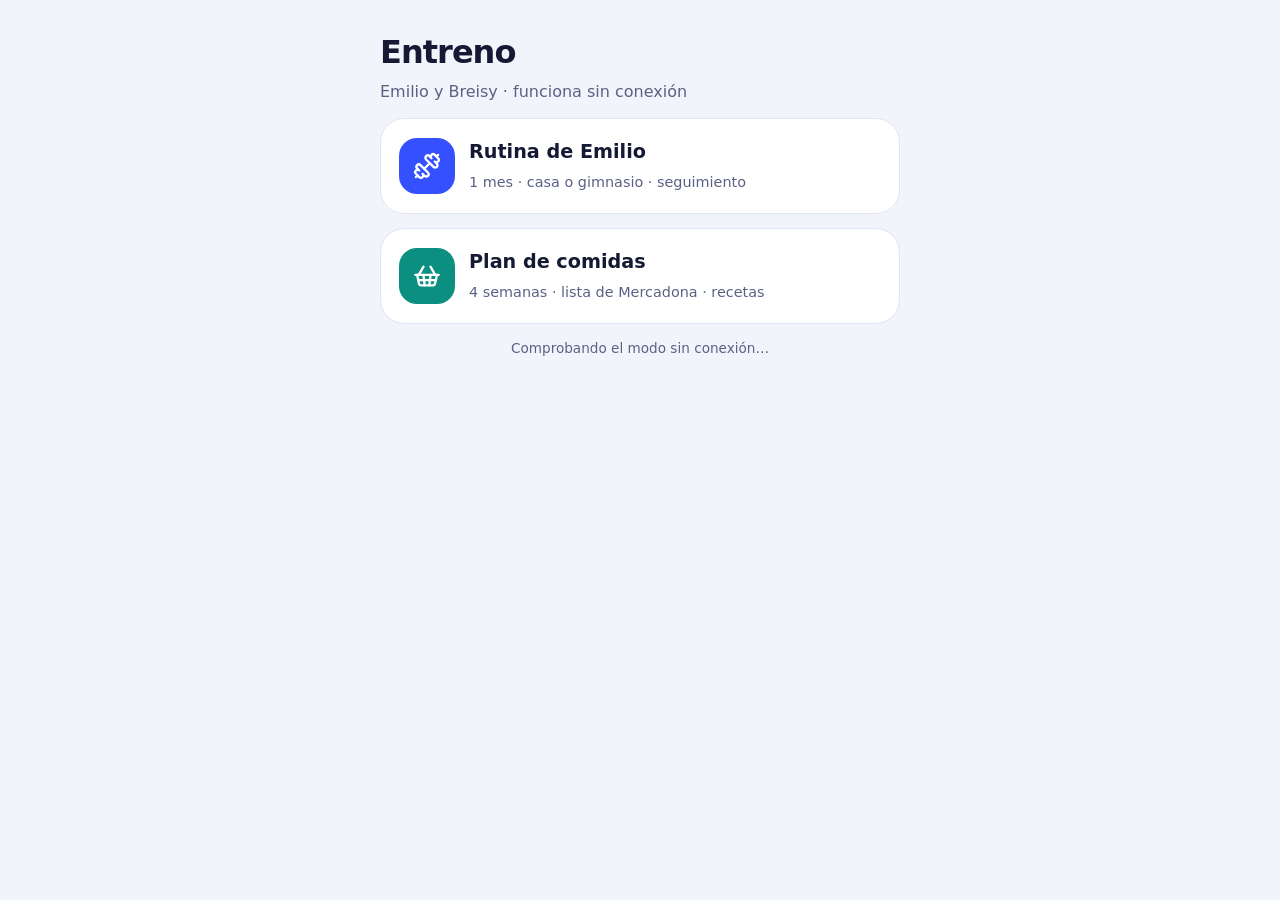
==== index.html @ db09115c "Add files via upload" ====
<!doctype html>
<html lang="es"><head><meta charset="utf-8">
<meta name="viewport" content="width=device-width, initial-scale=1, viewport-fit=cover">
<meta name="color-scheme" content="light dark">
<title>Entreno</title>
<link rel="manifest" href="manifest.webmanifest">
<link rel="apple-touch-icon" href="icon-180.png">
<link rel="icon" href="icon-192.png">
<meta name="apple-mobile-web-app-capable" content="yes">
<meta name="mobile-web-app-capable" content="yes">
<meta name="apple-mobile-web-app-status-bar-style" content="default">
<meta name="apple-mobile-web-app-title" content="Entreno">
<meta name="theme-color" content="#f2f4fb" media="(prefers-color-scheme: light)">
<meta name="theme-color" content="#0b0e20" media="(prefers-color-scheme: dark)">
<style>
:root{--bg:#f2f4fb;--card:#fff;--ink:#141a33;--muted:#5b6185;--line:#e1e4f2;--a:#3550ff;--b:#0b8f80;--c:#e0307a}
@media (prefers-color-scheme:dark){:root{--bg:#0b0e20;--card:#151a37;--ink:#eef0ff;--muted:#a5aad2;--line:#262c5c;--a:#8494ff;--b:#2fd3bf;--c:#ff6aa6;color-scheme:dark}}
*{box-sizing:border-box}
body{margin:0;background:var(--bg);color:var(--ink);font:16px/1.5 system-ui,-apple-system,"Segoe UI",Roboto,sans-serif;
 padding:max(28px,calc(env(safe-area-inset-top,0px) + 16px)) max(16px,env(safe-area-inset-right,0px)) calc(24px + env(safe-area-inset-bottom,0px)) max(16px,env(safe-area-inset-left,0px))}
main{max-width:520px;margin:0 auto;display:grid;gap:14px}
h1{margin:0 0 4px;font-size:2rem;letter-spacing:-.03em}
p{margin:0;color:var(--muted)}
a.big{display:grid;grid-template-columns:56px 1fr;gap:4px 14px;align-items:center;background:var(--card);border:1px solid var(--line);border-radius:24px;padding:18px;text-decoration:none;color:inherit;min-height:96px}
a.big:focus-visible{outline:3px solid var(--a);outline-offset:2px}
.ic{grid-row:span 2;width:56px;height:56px;border-radius:18px;display:grid;place-items:center;color:#fff;font-size:28px}
.ic svg{width:28px;height:28px;fill:none;stroke:currentColor;stroke-width:2;stroke-linecap:round;stroke-linejoin:round}
b{font-size:1.2rem}
small{color:var(--muted);font-size:.9rem}
.st{font-size:.85rem;text-align:center}
</style></head><body><main>
<div><h1>Entreno</h1><p>Emilio y Breisy · funciona sin conexión</p></div>
<a class="big" href="rutina.html"><span class="ic" style="background:var(--a)"><svg viewBox="0 0 24 24"><path d="M17.596 12.768a2 2 0 1 0 2.829-2.829l-1.768-1.767a2 2 0 0 0 2.828-2.829l-2.828-2.828a2 2 0 0 0-2.829 2.828l-1.767-1.768a2 2 0 1 0-2.829 2.829z"/><path d="m2.5 21.5 1.4-1.4"/><path d="m20.1 3.9 1.4-1.4"/><path d="M5.343 21.485a2 2 0 1 0 2.829-2.828l1.767 1.768a2 2 0 1 0 2.829-2.829l-6.364-6.364a2 2 0 1 0-2.829 2.829l1.768 1.767a2 2 0 0 0-2.828 2.829z"/><path d="m9.6 14.4 4.8-4.8"/></svg></span><b>Rutina de Emilio</b><small>1 mes · casa o gimnasio · seguimiento</small></a>
<a class="big" href="comidas.html"><span class="ic" style="background:var(--b)"><svg viewBox="0 0 24 24"><path d="m15 11-1 9"/><path d="m19 11-4-7"/><path d="M2 11h20"/><path d="m3.5 11 1.6 7.4a2 2 0 0 0 2 1.6h9.8a2 2 0 0 0 2-1.6l1.7-7.4"/><path d="M4.5 15.5h15"/><path d="m5 11 4-7"/><path d="m9 11 1 9"/></svg></span><b>Plan de comidas</b><small>4 semanas · lista de Mercadona · recetas</small></a>
<p class="st" id="st">Comprobando el modo sin conexión…</p>
</main>
<script>
var st=document.getElementById('st');
if('serviceWorker' in navigator){navigator.serviceWorker.register('sw.js').then(function(){return navigator.serviceWorker.ready;}).then(function(){st.textContent='Lista para usar sin conexión.';}).catch(function(){st.textContent='Abre esta página con conexión una vez para guardarla en el móvil.';});}
else st.textContent='Este navegador no puede guardarla para usar sin conexión.';
</script></body></html>
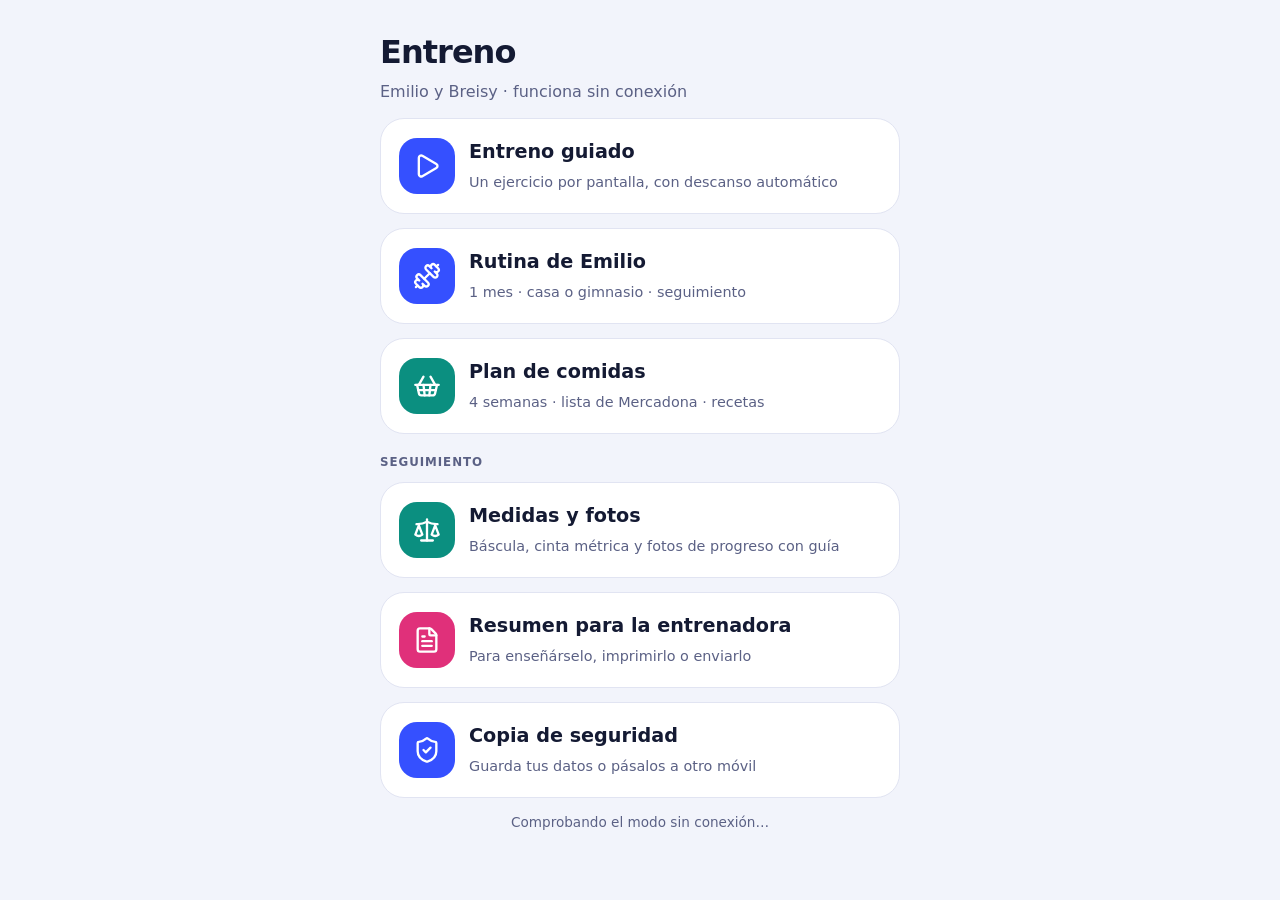
==== commit 1734b550: "nuevas funcionalidades" ====
--- a/index.html
+++ b/index.html
@@ -13,6 +13,7 @@
 <meta name="theme-color" content="#f2f4fb" media="(prefers-color-scheme: light)">
 <meta name="theme-color" content="#0b0e20" media="(prefers-color-scheme: dark)">
 <style>
+
 :root{--bg:#f2f4fb;--card:#fff;--ink:#141a33;--muted:#5b6185;--line:#e1e4f2;--a:#3550ff;--b:#0b8f80;--c:#e0307a}
 @media (prefers-color-scheme:dark){:root{--bg:#0b0e20;--card:#151a37;--ink:#eef0ff;--muted:#a5aad2;--line:#262c5c;--a:#8494ff;--b:#2fd3bf;--c:#ff6aa6;color-scheme:dark}}
 *{box-sizing:border-box}
@@ -28,12 +29,32 @@
 b{font-size:1.2rem}
 small{color:var(--muted);font-size:.9rem}
 .st{font-size:.85rem;text-align:center}
+[hidden]{display:none!important}
+.sec{font-size:.74rem;font-weight:800;letter-spacing:.08em;text-transform:uppercase;color:var(--muted);margin:6px 0 -4px}
+.warnb{background:var(--c);color:#fff;border-radius:20px;padding:14px 18px;text-decoration:none;display:grid;gap:2px}
+.warnb small{color:#fff;opacity:.9}
 </style></head><body><main>
 <div><h1>Entreno</h1><p>Emilio y Breisy · funciona sin conexión</p></div>
+<a class="warnb" id="bk" href="copia.html" hidden><b>Guarda una copia de seguridad</b><small id="bkt"></small></a>
+<a class="big" href="guiado.html"><span class="ic" style="background:var(--a)"><svg class="i" viewBox="0 0 24 24" aria-hidden="true"><path d="M5 5a2 2 0 0 1 3.008-1.728l11.997 6.998a2 2 0 0 1 .003 3.458l-12 7A2 2 0 0 1 5 19z" /></svg></span><b>Entreno guiado</b><small>Un ejercicio por pantalla, con descanso automático</small></a>
 <a class="big" href="rutina.html"><span class="ic" style="background:var(--a)"><svg viewBox="0 0 24 24"><path d="M17.596 12.768a2 2 0 1 0 2.829-2.829l-1.768-1.767a2 2 0 0 0 2.828-2.829l-2.828-2.828a2 2 0 0 0-2.829 2.828l-1.767-1.768a2 2 0 1 0-2.829 2.829z"/><path d="m2.5 21.5 1.4-1.4"/><path d="m20.1 3.9 1.4-1.4"/><path d="M5.343 21.485a2 2 0 1 0 2.829-2.828l1.767 1.768a2 2 0 1 0 2.829-2.829l-6.364-6.364a2 2 0 1 0-2.829 2.829l1.768 1.767a2 2 0 0 0-2.828 2.829z"/><path d="m9.6 14.4 4.8-4.8"/></svg></span><b>Rutina de Emilio</b><small>1 mes · casa o gimnasio · seguimiento</small></a>
 <a class="big" href="comidas.html"><span class="ic" style="background:var(--b)"><svg viewBox="0 0 24 24"><path d="m15 11-1 9"/><path d="m19 11-4-7"/><path d="M2 11h20"/><path d="m3.5 11 1.6 7.4a2 2 0 0 0 2 1.6h9.8a2 2 0 0 0 2-1.6l1.7-7.4"/><path d="M4.5 15.5h15"/><path d="m5 11 4-7"/><path d="m9 11 1 9"/></svg></span><b>Plan de comidas</b><small>4 semanas · lista de Mercadona · recetas</small></a>
+<p class="sec">Seguimiento</p>
+<a class="big" href="medidas.html"><span class="ic" style="background:var(--b)"><svg class="i" viewBox="0 0 24 24" aria-hidden="true"><path d="M12 3v18" /> <path d="m19 8 3 8a5 5 0 0 1-6 0zV7" /> <path d="M3 7h1a17 17 0 0 0 8-2 17 17 0 0 0 8 2h1" /> <path d="m5 8 3 8a5 5 0 0 1-6 0zV7" /> <path d="M7 21h10" /></svg></span><b>Medidas y fotos</b><small>Báscula, cinta métrica y fotos de progreso con guía</small></a>
+<a class="big" href="resumen.html"><span class="ic" style="background:var(--c)"><svg class="i" viewBox="0 0 24 24" aria-hidden="true"><path d="M6 22a2 2 0 0 1-2-2V4a2 2 0 0 1 2-2h8a2.4 2.4 0 0 1 1.704.706l3.588 3.588A2.4 2.4 0 0 1 20 8v12a2 2 0 0 1-2 2z" /> <path d="M14 2v5a1 1 0 0 0 1 1h5" /> <path d="M10 9H8" /> <path d="M16 13H8" /> <path d="M16 17H8" /></svg></span><b>Resumen para la entrenadora</b><small>Para enseñárselo, imprimirlo o enviarlo</small></a>
+<a class="big" href="copia.html"><span class="ic" style="background:var(--a)"><svg class="i" viewBox="0 0 24 24" aria-hidden="true"><path d="M20 13c0 5-3.5 7.5-7.66 8.95a1 1 0 0 1-.67-.01C7.5 20.5 4 18 4 13V6a1 1 0 0 1 1-1c2 0 4.5-1.2 6.24-2.72a1.17 1.17 0 0 1 1.52 0C14.51 3.81 17 5 19 5a1 1 0 0 1 1 1z" /> <path d="m9 12 2 2 4-4" /></svg></span><b>Copia de seguridad</b><small>Guarda tus datos o pásalos a otro móvil</small></a>
 <p class="st" id="st">Comprobando el modo sin conexión…</p>
 </main>
+<script src="store.js"></script>
+<script>
+(function(){try{
+  var b=document.getElementById('bk'),t=document.getElementById('bkt');
+  if(!EN.hasData()) return;
+  var c=EN.get(EN.K.copia,null), d=c&&c.fecha?EN.days(c.fecha.slice(0,10)):null;
+  if(d===null){ t.textContent='Todavía no has guardado ninguna. Tarda un minuto.'; b.hidden=false; }
+  else if(d>=14){ t.textContent='La última fue hace '+d+' días.'; b.hidden=false; }
+}catch(e){}})();
+</script>
 <script>
 var st=document.getElementById('st');
 if('serviceWorker' in navigator){navigator.serviceWorker.register('sw.js').then(function(){return navigator.serviceWorker.ready;}).then(function(){st.textContent='Lista para usar sin conexión.';}).catch(function(){st.textContent='Abre esta página con conexión una vez para guardarla en el móvil.';});}
